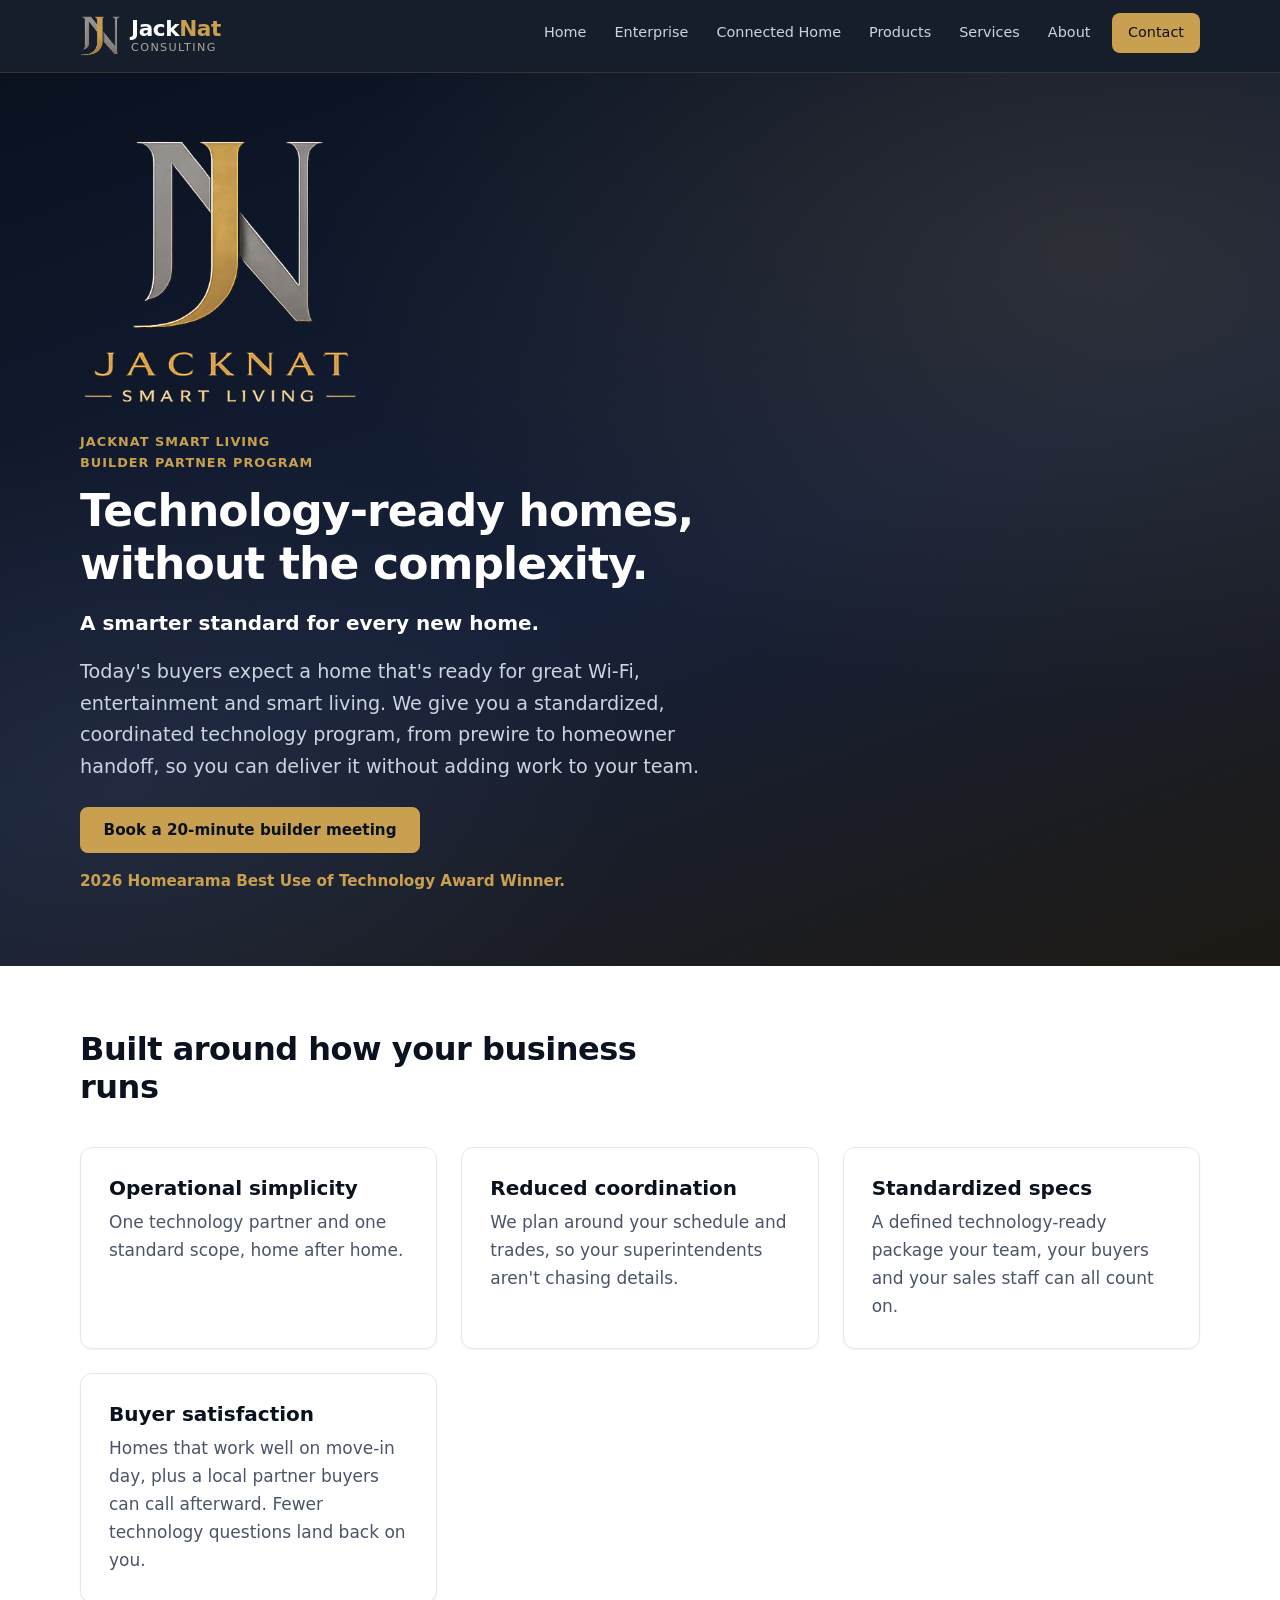
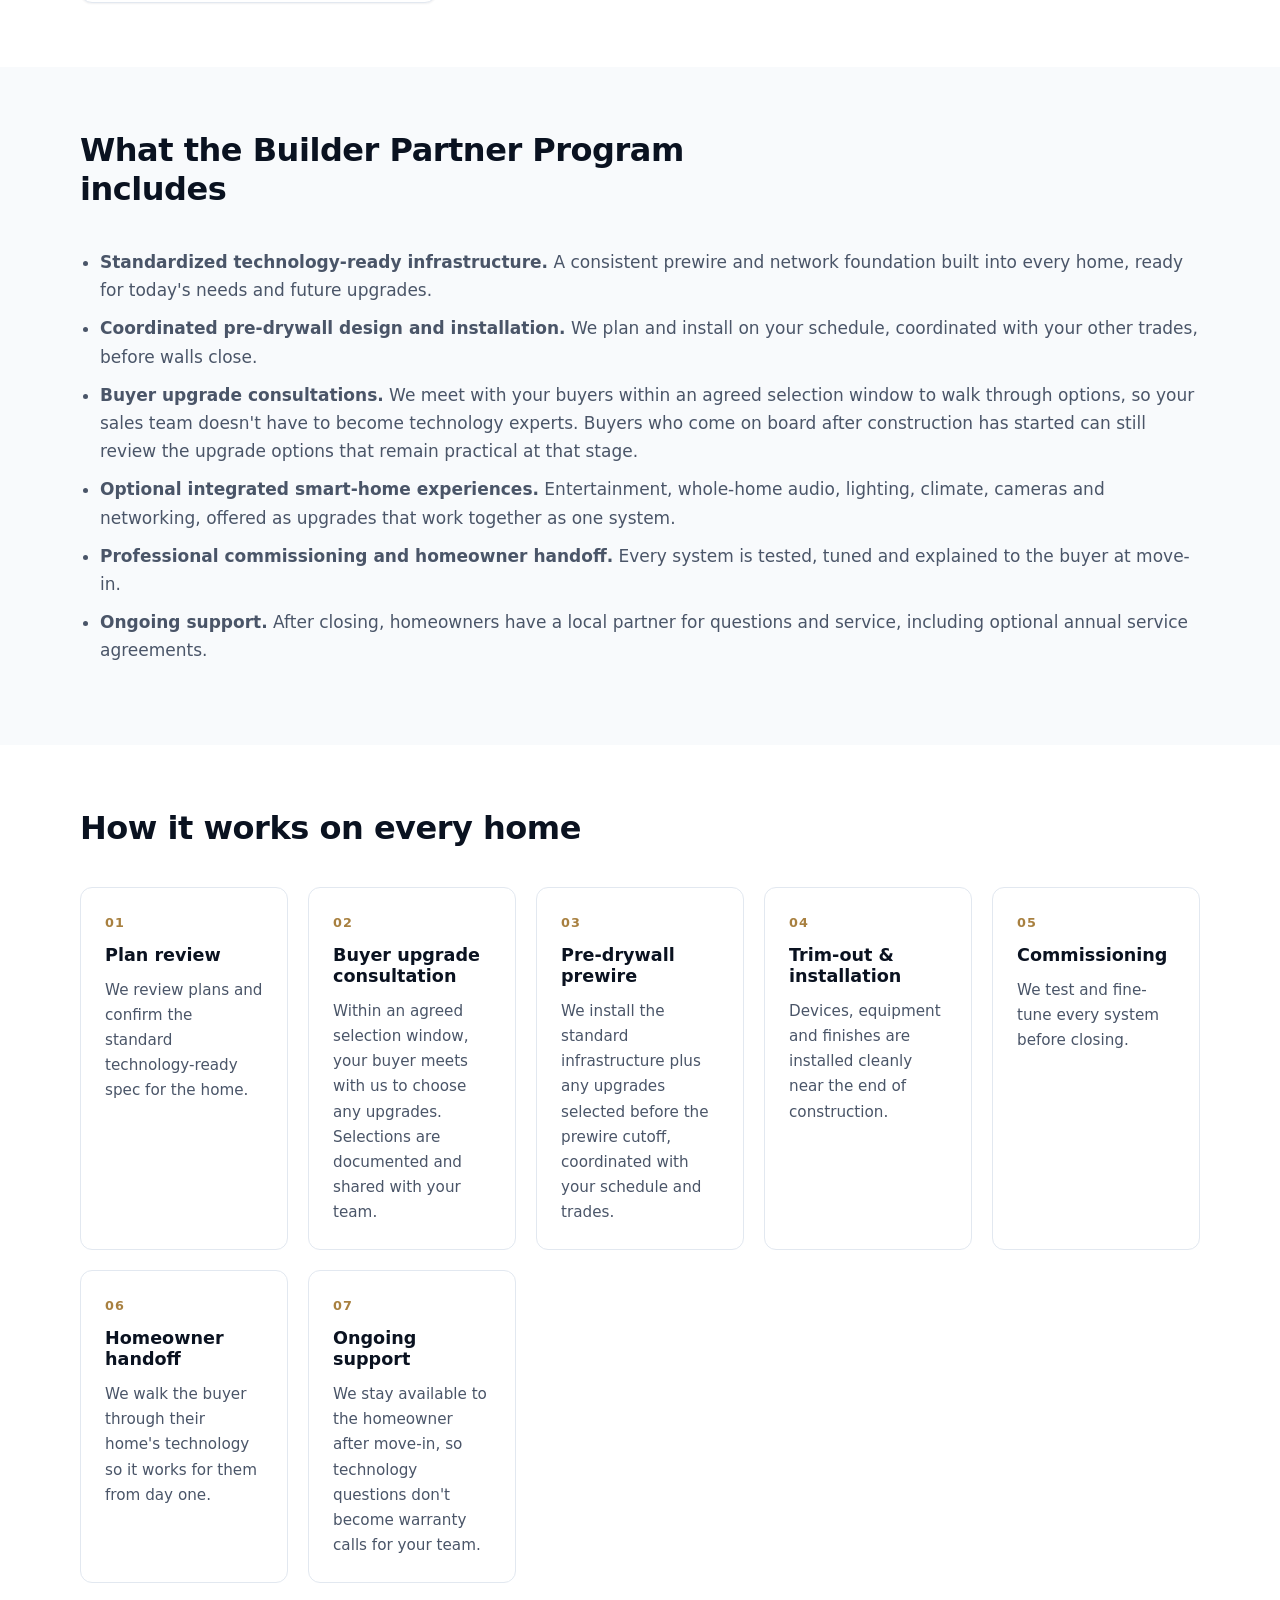
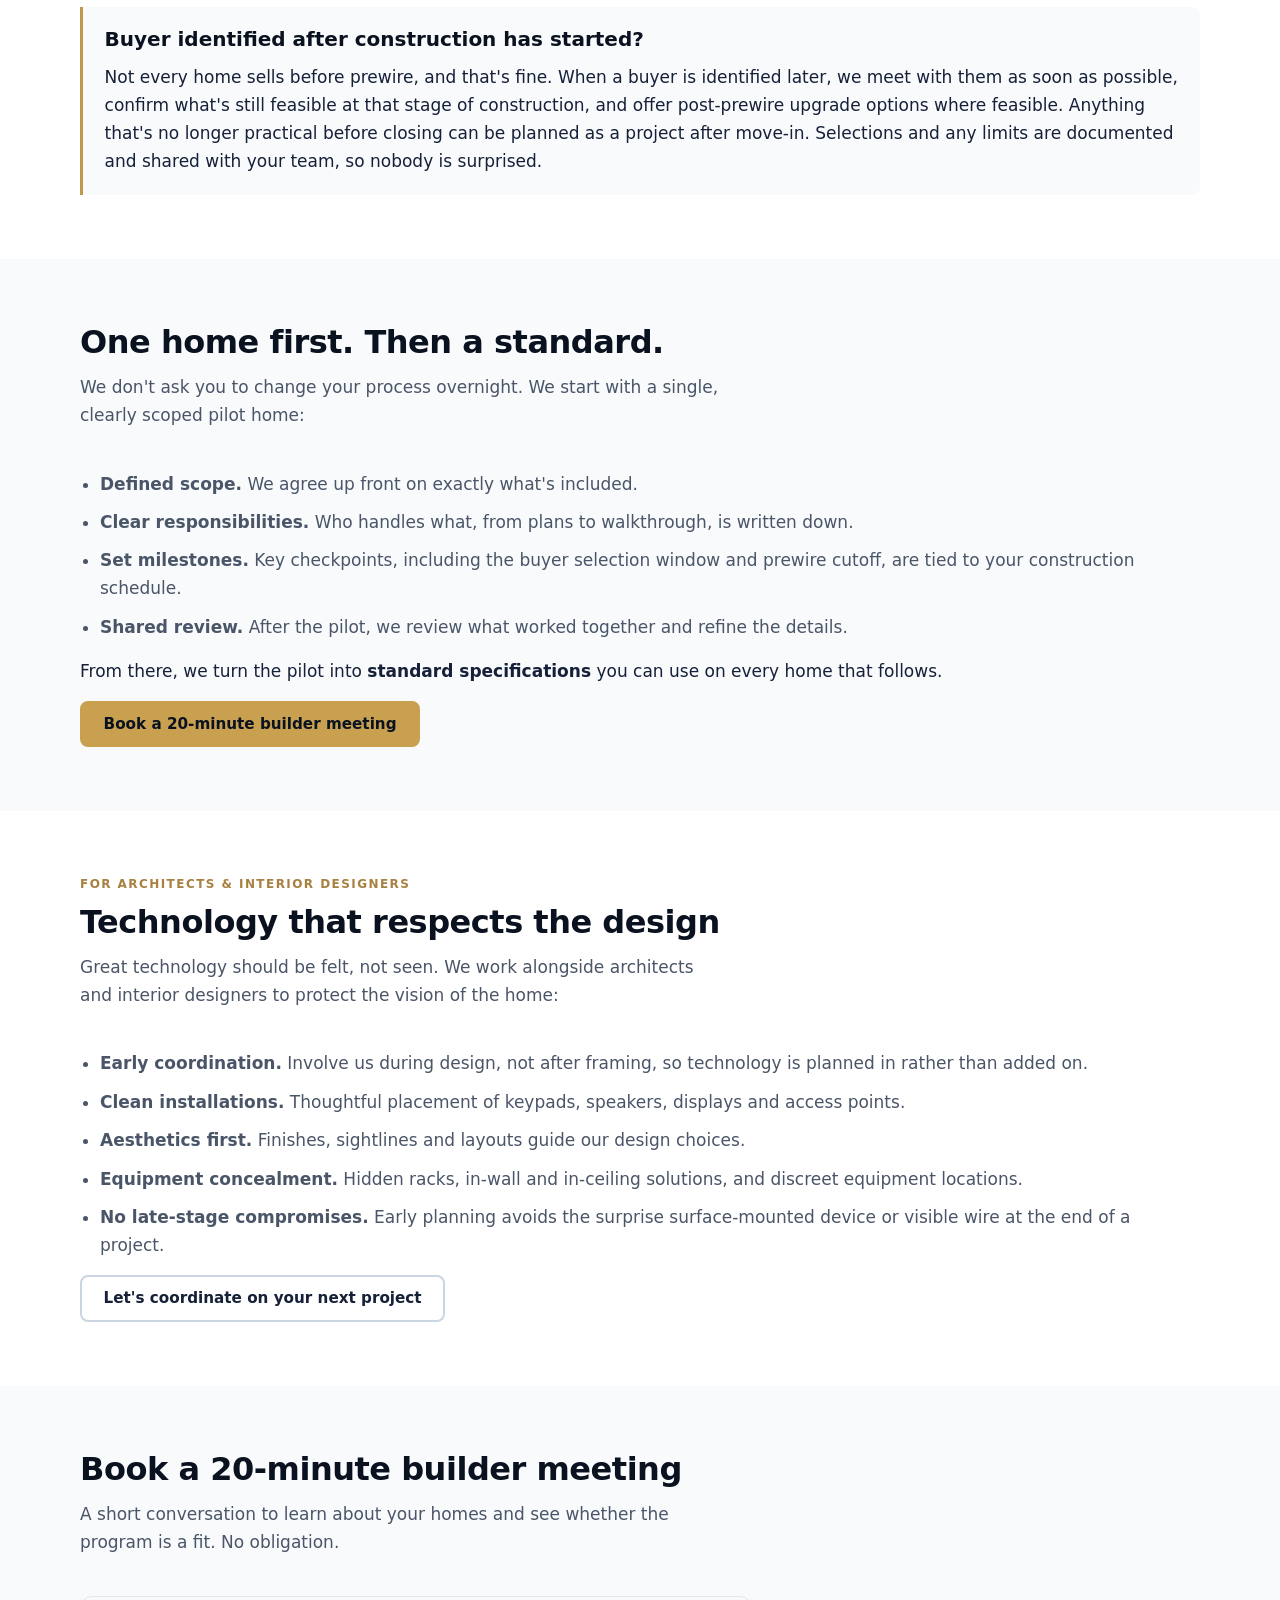
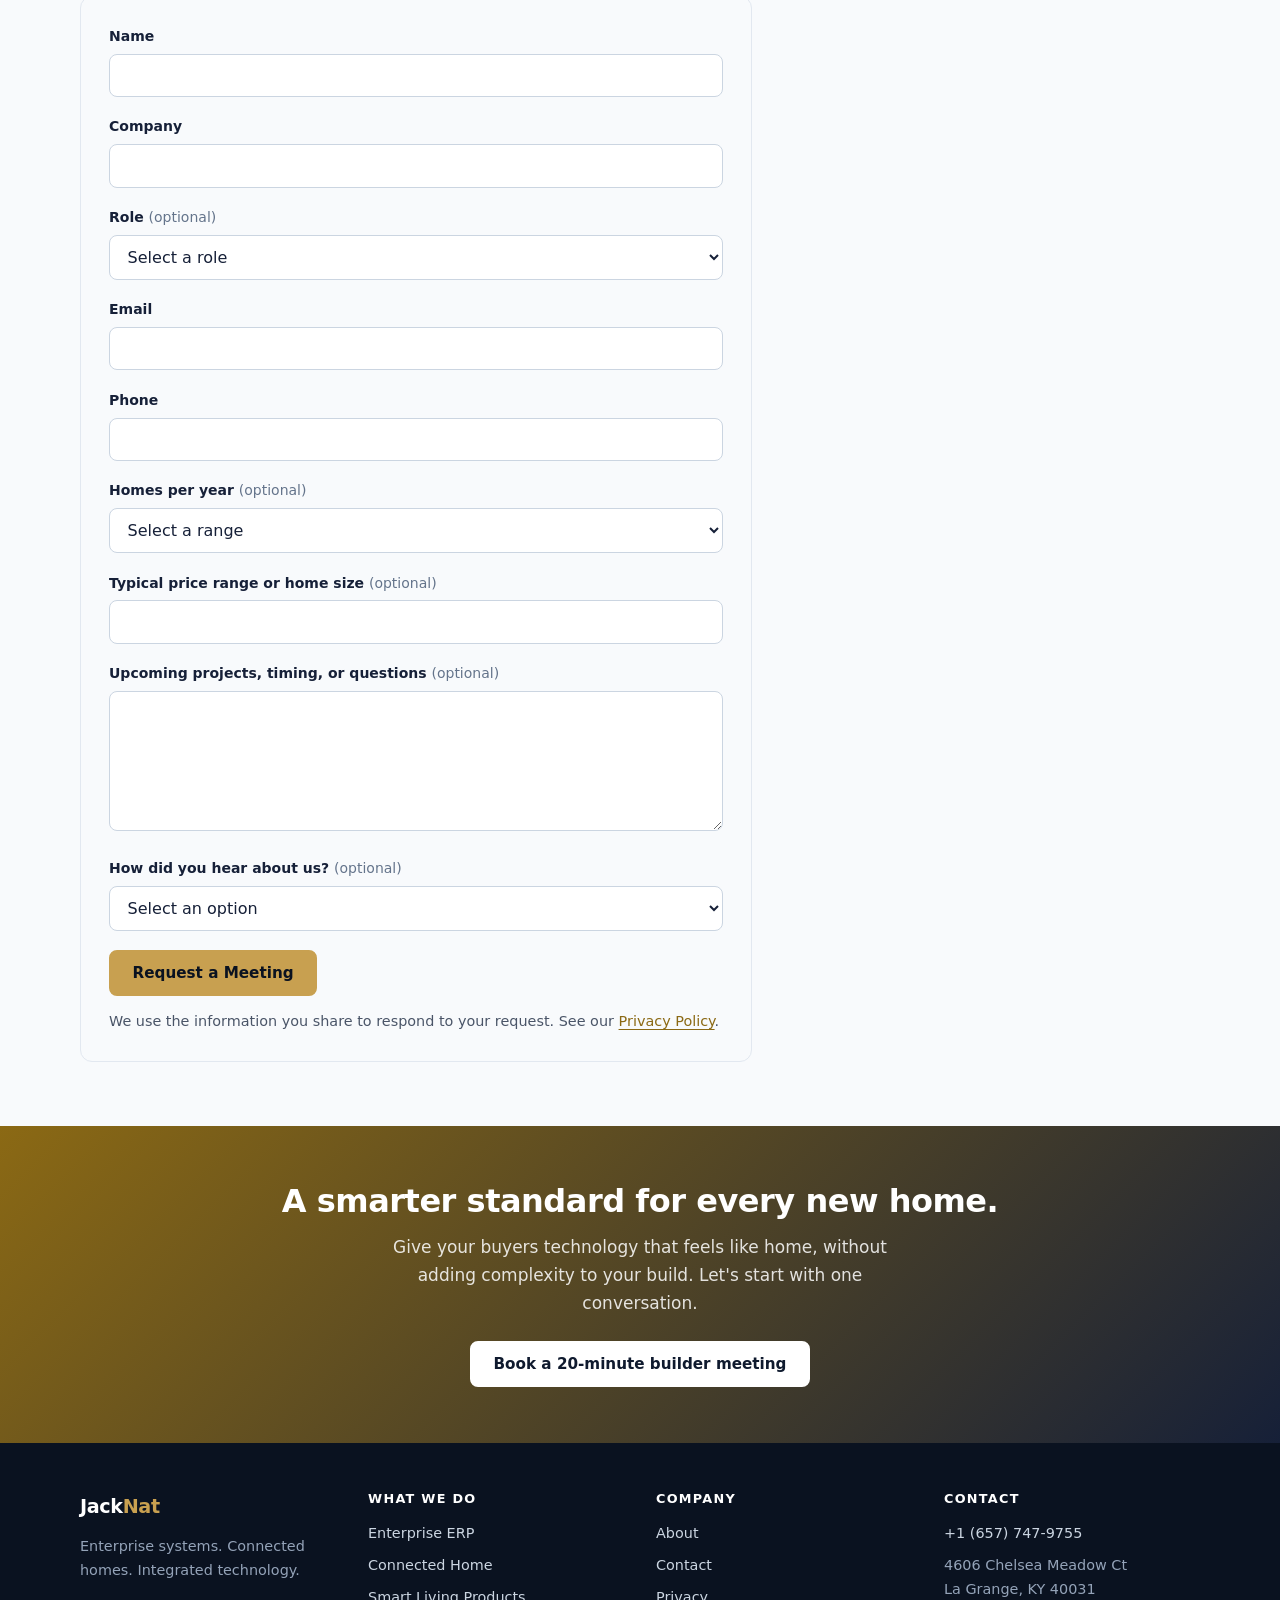
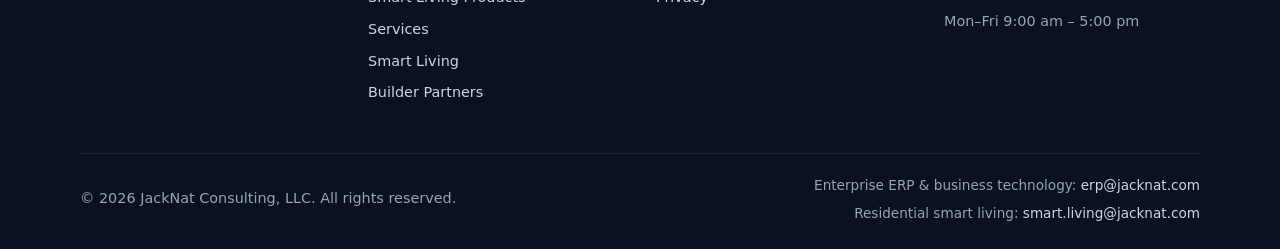
==== builder-partners/index.html @ 56f68249 "Add homeowner and builder landing pages for the Google Ads campaign. Publish /smart-living and /buil" ====
<!DOCTYPE html>
<html lang="en">
<head>
  <meta charset="utf-8">
  <meta name="viewport" content="width=device-width, initial-scale=1">
  <title>Builder Partner Program | JackNat Smart Living</title>
  <meta name="description" content="Technology-ready homes without the complexity. Standard prewire specs, coordinated installs and buyer upgrade consults for Louisville-area builders.">
  <link rel="icon" href="/images/favicon.png">
  <link rel="stylesheet" href="/css/styles.css">
</head>
<body>
  <a class="skip-link" href="#main">Skip to content</a>
  <header class="site-header">
    <div class="container header-inner">
      <a class="logo" href="/">
        <img class="logo-icon" src="/images/logo-mark-gold.png" alt="" width="40" height="40">
        <span class="logo-text">
          <span class="logo-mark">Jack<span>Nat</span></span>
          <span class="logo-sub">Consulting</span>
        </span>
      </a>
      <button class="nav-toggle" type="button" aria-expanded="false" aria-controls="site-nav">Menu</button>
      <nav class="site-nav" id="site-nav" aria-label="Primary">
        <ul>
          <li><a href="/">Home</a></li>
          <li><a href="/enterprise.html">Enterprise</a></li>
          <li><a href="/connected-home.html">Connected Home</a></li>
          <li><a href="/connected-home-products.html">Products</a></li>
          <li><a href="/services.html">Services</a></li>
          <li><a href="/about.html">About</a></li>
          <li><a class="nav-cta" href="/contact.html">Contact</a></li>
        </ul>
      </nav>
    </div>
  </header>

  <main id="main">
    <section class="hero landing-hero">
      <div class="container">
        <img class="sl-logo sl-logo-hero" src="/images/logo-smart-living-gold.png" alt="JackNat Smart Living">
        <p class="hero-program">JackNat Smart Living<br>Builder Partner Program</p>
        <h1>Technology-ready homes, without the complexity.</h1>
        <p class="hero-tagline">A smarter standard for every new home.</p>
        <p class="lede">Today's buyers expect a home that's ready for great Wi-Fi, entertainment and smart living. We give you a standardized, coordinated technology program, from prewire to homeowner handoff, so you can deliver it without adding work to your team.</p>
        <div class="btn-group">
          <a class="btn btn-primary" href="#meeting">Book a 20-minute builder meeting</a>
        </div>
        <p class="hero-award">2026 Homearama Best Use of Technology Award Winner.</p>
      </div>
    </section>

    <section class="section" aria-labelledby="why-heading">
      <div class="container">
        <div class="section-header">
          <h2 id="why-heading">Built around how your business runs</h2>
        </div>
        <div class="card-grid">
          <article class="card">
            <h3>Operational simplicity</h3>
            <p>One technology partner and one standard scope, home after home.</p>
          </article>
          <article class="card">
            <h3>Reduced coordination</h3>
            <p>We plan around your schedule and trades, so your superintendents aren't chasing details.</p>
          </article>
          <article class="card">
            <h3>Standardized specs</h3>
            <p>A defined technology-ready package your team, your buyers and your sales staff can all count on.</p>
          </article>
          <article class="card">
            <h3>Buyer satisfaction</h3>
            <p>Homes that work well on move-in day, plus a local partner buyers can call afterward. Fewer technology questions land back on you.</p>
          </article>
        </div>
      </div>
    </section>

    <section class="section section-alt" aria-labelledby="includes-heading">
      <div class="container">
        <div class="section-header">
          <h2 id="includes-heading">What the Builder Partner Program includes</h2>
        </div>
        <ul class="bullet-list">
          <li><strong>Standardized technology-ready infrastructure.</strong> A consistent prewire and network foundation built into every home, ready for today's needs and future upgrades.</li>
          <li><strong>Coordinated pre-drywall design and installation.</strong> We plan and install on your schedule, coordinated with your other trades, before walls close.</li>
          <li><strong>Buyer upgrade consultations.</strong> We meet with your buyers within an agreed selection window to walk through options, so your sales team doesn't have to become technology experts. Buyers who come on board after construction has started can still review the upgrade options that remain practical at that stage.</li>
          <li><strong>Optional integrated smart-home experiences.</strong> Entertainment, whole-home audio, lighting, climate, cameras and networking, offered as upgrades that work together as one system.</li>
          <li><strong>Professional commissioning and homeowner handoff.</strong> Every system is tested, tuned and explained to the buyer at move-in.</li>
          <li><strong>Ongoing support.</strong> After closing, homeowners have a local partner for questions and service, including optional annual service agreements.</li>
        </ul>
      </div>
    </section>

    <section class="section" aria-labelledby="workflow-heading">
      <div class="container">
        <div class="section-header">
          <h2 id="workflow-heading">How it works on every home</h2>
        </div>
        <div class="process-grid">
          <div class="process-step">
            <h3>Plan review</h3>
            <p>We review plans and confirm the standard technology-ready spec for the home.</p>
          </div>
          <div class="process-step">
            <h3>Buyer upgrade consultation</h3>
            <p>Within an agreed selection window, your buyer meets with us to choose any upgrades. Selections are documented and shared with your team.</p>
          </div>
          <div class="process-step">
            <h3>Pre-drywall prewire</h3>
            <p>We install the standard infrastructure plus any upgrades selected before the prewire cutoff, coordinated with your schedule and trades.</p>
          </div>
          <div class="process-step">
            <h3>Trim-out &amp; installation</h3>
            <p>Devices, equipment and finishes are installed cleanly near the end of construction.</p>
          </div>
          <div class="process-step">
            <h3>Commissioning</h3>
            <p>We test and fine-tune every system before closing.</p>
          </div>
          <div class="process-step">
            <h3>Homeowner handoff</h3>
            <p>We walk the buyer through their home's technology so it works for them from day one.</p>
          </div>
          <div class="process-step">
            <h3>Ongoing support</h3>
            <p>We stay available to the homeowner after move-in, so technology questions don't become warranty calls for your team.</p>
          </div>
        </div>
        <div class="callout">
          <h3>Buyer identified after construction has started?</h3>
          <p>Not every home sells before prewire, and that's fine. When a buyer is identified later, we meet with them as soon as possible, confirm what's still feasible at that stage of construction, and offer post-prewire upgrade options where feasible. Anything that's no longer practical before closing can be planned as a project after move-in. Selections and any limits are documented and shared with your team, so nobody is surprised.</p>
        </div>
      </div>
    </section>

    <section class="section section-alt" aria-labelledby="pilot-heading">
      <div class="container">
        <div class="section-header">
          <h2 id="pilot-heading">One home first. Then a standard.</h2>
          <p>We don't ask you to change your process overnight. We start with a single, clearly scoped pilot home:</p>
        </div>
        <ul class="bullet-list">
          <li><strong>Defined scope.</strong> We agree up front on exactly what's included.</li>
          <li><strong>Clear responsibilities.</strong> Who handles what, from plans to walkthrough, is written down.</li>
          <li><strong>Set milestones.</strong> Key checkpoints, including the buyer selection window and prewire cutoff, are tied to your construction schedule.</li>
          <li><strong>Shared review.</strong> After the pilot, we review what worked together and refine the details.</li>
        </ul>
        <p>From there, we turn the pilot into <strong>standard specifications</strong> you can use on every home that follows.</p>
        <a class="btn btn-primary" href="#meeting">Book a 20-minute builder meeting</a>
      </div>
    </section>

    <section class="section" aria-labelledby="design-heading">
      <div class="container">
        <div class="section-header">
          <span class="eyebrow">For architects &amp; interior designers</span>
          <h2 id="design-heading">Technology that respects the design</h2>
          <p>Great technology should be felt, not seen. We work alongside architects and interior designers to protect the vision of the home:</p>
        </div>
        <ul class="bullet-list">
          <li><strong>Early coordination.</strong> Involve us during design, not after framing, so technology is planned in rather than added on.</li>
          <li><strong>Clean installations.</strong> Thoughtful placement of keypads, speakers, displays and access points.</li>
          <li><strong>Aesthetics first.</strong> Finishes, sightlines and layouts guide our design choices.</li>
          <li><strong>Equipment concealment.</strong> Hidden racks, in-wall and in-ceiling solutions, and discreet equipment locations.</li>
          <li><strong>No late-stage compromises.</strong> Early planning avoids the surprise surface-mounted device or visible wire at the end of a project.</li>
        </ul>
        <a class="btn btn-outline" href="#meeting">Let's coordinate on your next project</a>
      </div>
    </section>

    <section id="meeting" class="section section-alt anchor-target" aria-labelledby="form-heading">
      <div class="container">
        <div class="section-header">
          <h2 id="form-heading">Book a 20-minute builder meeting</h2>
          <p>A short conversation to learn about your homes and see whether the program is a fit. No obligation.</p>
        </div>
        <div class="contact-form landing-form">
          <form
            id="builder-meeting-form"
            name="builder-meeting"
            method="POST"
            action="/builder-partners/thank-you/"
            data-netlify="true"
            netlify
            netlify-honeypot="bot-field"
            data-conversion-form="builder-meeting"
          >
            <input type="hidden" name="form-name" value="builder-meeting">
            <input type="hidden" name="subject" value="Builder partner meeting request (%{formName}, %{submissionId})">
            <p class="form-honeypot" aria-hidden="true">
              <label>Leave this field blank <input type="text" name="bot-field" tabindex="-1" autocomplete="off"></label>
            </p>
            <input type="hidden" name="utm_source" value="">
            <input type="hidden" name="utm_medium" value="">
            <input type="hidden" name="utm_campaign" value="">
            <input type="hidden" name="utm_term" value="">
            <input type="hidden" name="utm_content" value="">
            <input type="hidden" name="gclid" value="">
            <input type="hidden" name="landing_page" value="">

            <div class="form-row">
              <label for="bl-name">Name</label>
              <input type="text" id="bl-name" name="name" autocomplete="name" required>
            </div>
            <div class="form-row">
              <label for="bl-company">Company</label>
              <input type="text" id="bl-company" name="company" autocomplete="organization" required>
            </div>
            <div class="form-row">
              <label for="bl-role">Role <span class="optional">(optional)</span></label>
              <select id="bl-role" name="role">
                <option value="">Select a role</option>
                <option>Builder / Owner</option>
                <option>Remodeler</option>
                <option>Architect</option>
                <option>Interior Designer</option>
                <option>Project / Construction Manager</option>
                <option>Sales</option>
                <option>Other</option>
              </select>
            </div>
            <div class="form-row">
              <label for="bl-email">Email</label>
              <input type="email" id="bl-email" name="email" autocomplete="email" required>
            </div>
            <div class="form-row">
              <label for="bl-phone">Phone</label>
              <input type="tel" id="bl-phone" name="phone" autocomplete="tel" required>
            </div>
            <div class="form-row">
              <label for="bl-volume">Homes per year <span class="optional">(optional)</span></label>
              <select id="bl-volume" name="homes_per_year">
                <option value="">Select a range</option>
                <option>1–5</option>
                <option>6–15</option>
                <option>16–30</option>
                <option>30+</option>
                <option>Varies / remodel projects</option>
              </select>
            </div>
            <div class="form-row">
              <label for="bl-size">Typical price range or home size <span class="optional">(optional)</span></label>
              <input type="text" id="bl-size" name="price_range_or_home_size">
            </div>
            <div class="form-row">
              <label for="bl-notes">Upcoming projects, timing, or questions <span class="optional">(optional)</span></label>
              <textarea id="bl-notes" name="notes"></textarea>
            </div>
            <div class="form-row">
              <label for="bl-hear">How did you hear about us? <span class="optional">(optional)</span></label>
              <select id="bl-hear" name="hear_about">
                <option value="">Select an option</option>
                <option>Google search</option>
                <option>Online ad</option>
                <option>LinkedIn</option>
                <option>Referral from another builder or trade partner</option>
                <option>Homearama</option>
                <option>Industry event or association</option>
                <option>JackNat reached out to me</option>
                <option>Other</option>
              </select>
            </div>
            <button class="btn btn-primary" type="submit">Request a Meeting</button>
            <p class="privacy-note">We use the information you share to respond to your request. See our <a href="/privacy/">Privacy Policy</a>.</p>
          </form>
        </div>
      </div>
    </section>

    <section class="cta-band">
      <div class="container">
        <h2>A smarter standard for every new home.</h2>
        <p>Give your buyers technology that feels like home, without adding complexity to your build. Let's start with one conversation.</p>
        <a class="btn btn-primary" href="#meeting">Book a 20-minute builder meeting</a>
      </div>
    </section>
  </main>

  <footer class="site-footer">
    <div class="container">
      <div class="footer-grid">
        <div class="footer-brand">
          <div class="logo-mark">Jack<span style="color:var(--gold-400)">Nat</span></div>
          <p>Enterprise systems. Connected homes. Integrated technology.</p>
        </div>
        <div>
          <h3>What we do</h3>
          <ul>
            <li><a href="/enterprise.html">Enterprise ERP</a></li>
            <li><a href="/connected-home.html">Connected Home</a></li>
            <li><a href="/connected-home-products.html">Smart Living Products</a></li>
            <li><a href="/services.html">Services</a></li>
            <li><a href="/smart-living/">Smart Living</a></li>
            <li><a href="/builder-partners/">Builder Partners</a></li>
          </ul>
        </div>
        <div>
          <h3>Company</h3>
          <ul>
            <li><a href="/about.html">About</a></li>
            <li><a href="/contact.html">Contact</a></li>
            <li><a href="/privacy/">Privacy</a></li>
          </ul>
        </div>
        <div>
          <h3>Contact</h3>
          <ul>
            <li><a href="tel:+16577479755">+1 (657) 747-9755</a></li>
            <li>4606 Chelsea Meadow Ct<br>La Grange, KY 40031</li>
            <li>Mon–Fri 9:00 am – 5:00 pm</li>
          </ul>
        </div>
      </div>
      <div class="footer-bottom">
        <p>&copy; 2026 JackNat Consulting, LLC. All rights reserved.</p>
        <p class="footer-emails">
          <span>Enterprise ERP &amp; business technology: <a href="mailto:erp@jacknat.com">erp@jacknat.com</a></span>
          <span>Residential smart living: <a href="mailto:smart.living@jacknat.com">smart.living@jacknat.com</a></span>
        </p>
      </div>
    </div>
  </footer>
  <script src="/js/ads-config.js"></script>
  <script src="/js/campaign.js"></script>
  <script src="/js/main.js"></script>
</body>
</html>
---- css/styles.css ----
/* JackNat Consulting — shared styles */
:root {
  --navy-950: #0a1220;
  --navy-900: #0f1a2e;
  --navy-800: #162038;
  --navy-700: #1e2d4a;
  --charcoal: #1a1f2b;
  --slate-600: #4a5568;
  --slate-500: #64748b;
  --slate-400: #94a3b8;
  --slate-300: #cbd5e1;
  --slate-200: #e2e8f0;
  --slate-100: #f1f5f9;
  --white: #ffffff;
  --off-white: #f8fafc;
  /* Logo-sampled gold / silver accent system */
  --gold-400: #c8a050;
  --gold-500: #c09848;
  --gold-600: #a88040;
  --gold-700: #8b6914;
  --gold-glow: rgba(200, 160, 80, 0.18);
  --silver-400: #a8a8a0;
  --silver-500: #909088;
  --silver-600: #888880;
  --accent: var(--gold-400);
  --accent-deep: var(--gold-700);
  --accent-glow: var(--gold-glow);
  --font-sans: "Segoe UI", system-ui, -apple-system, BlinkMacSystemFont, "Helvetica Neue", Arial, sans-serif;
  --font-display: "Segoe UI", system-ui, -apple-system, BlinkMacSystemFont, "Helvetica Neue", Arial, sans-serif;
  --radius: 8px;
  --radius-lg: 12px;
  --shadow-sm: 0 1px 2px rgba(10, 18, 32, 0.06);
  --shadow: 0 4px 16px rgba(10, 18, 32, 0.08);
  --shadow-lg: 0 12px 40px rgba(10, 18, 32, 0.12);
  --max: 1120px;
  --header-h: 72px;
  --ease: cubic-bezier(0.4, 0, 0.2, 1);
}

*, *::before, *::after { box-sizing: border-box; }
html { scroll-behavior: smooth; }
body {
  margin: 0;
  font-family: var(--font-sans);
  font-size: 1.0625rem;
  line-height: 1.65;
  color: var(--navy-800);
  background: var(--white);
  -webkit-font-smoothing: antialiased;
}
img, svg { max-width: 100%; height: auto; display: block; }
a { color: var(--gold-700); text-decoration-thickness: 1px; text-underline-offset: 3px; }
a:hover { color: var(--gold-600); }
a:focus-visible, button:focus-visible, input:focus-visible, textarea:focus-visible, select:focus-visible {
  outline: 2px solid var(--gold-500);
  outline-offset: 2px;
}
h1, h2, h3, h4 {
  font-family: var(--font-display);
  line-height: 1.2;
  color: var(--navy-950);
  margin: 0 0 0.75rem;
  font-weight: 700;
}
h1 { font-size: clamp(2rem, 4vw, 2.75rem); letter-spacing: -0.02em; }
h2 { font-size: clamp(1.5rem, 3vw, 2rem); letter-spacing: -0.015em; }
h3 { font-size: 1.25rem; }
p { margin: 0 0 1rem; }
ul, ol { margin: 0 0 1rem; padding-left: 1.25rem; }
li { margin-bottom: 0.35rem; }
.container { width: min(100% - 2rem, var(--max)); margin-inline: auto; }
.sr-only {
  position: absolute; width: 1px; height: 1px; padding: 0; margin: -1px;
  overflow: hidden; clip: rect(0,0,0,0); white-space: nowrap; border: 0;
}
.skip-link {
  position: absolute; left: 1rem; top: -100%;
  background: var(--gold-400); color: var(--navy-950);
  padding: 0.5rem 1rem; border-radius: var(--radius); z-index: 1000; font-weight: 600;
}
.skip-link:focus { top: 1rem; }

/* Header */
.site-header {
  position: sticky; top: 0; z-index: 100;
  background: rgba(10, 18, 32, 0.95);
  backdrop-filter: blur(12px);
  border-bottom: 1px solid rgba(200, 160, 80, 0.18);
}
.header-inner {
  display: flex; align-items: center; justify-content: space-between;
  min-height: var(--header-h); gap: 1rem;
}
.logo {
  display: flex; flex-direction: row; align-items: center; gap: 0.65rem;
  text-decoration: none; color: var(--white);
  line-height: 1.15; flex-shrink: 0;
}
.logo:hover { color: var(--white); }
.logo-icon {
  height: 40px; width: auto; display: block; flex-shrink: 0;
}
.logo-text {
  display: flex; flex-direction: column;
}
.logo-mark {
  font-size: 1.35rem; font-weight: 700; letter-spacing: -0.02em;
}
.logo-mark span { color: var(--gold-400); }
.logo-sub {
  font-size: 0.7rem; font-weight: 500; letter-spacing: 0.12em;
  text-transform: uppercase; color: var(--silver-400);
}
/* Path brand marks (enterprise + smart living) */
.sl-logo {
  display: block; height: auto; max-width: 100%;
}
.sl-logo-hero {
  width: min(280px, 70vw); margin: 0 0 1.5rem;
}
.sl-logo-card {
  width: 140px; margin: 0 0 1rem;
}
.sl-logo-inline {
  height: 28px; width: auto; vertical-align: middle; margin-right: 0.4rem;
}
.contact-sl-row {
  display: flex; align-items: flex-start; gap: 0.5rem;
}
.contact-sl-row img { flex-shrink: 0; margin-top: 0.15rem; }
.nav-toggle {
  display: none; background: transparent; border: 1px solid var(--slate-500);
  color: var(--white); padding: 0.4rem 0.65rem; border-radius: var(--radius);
  cursor: pointer; font-size: 0.875rem;
}
.nav-toggle[aria-expanded="true"] { border-color: var(--gold-400); color: var(--gold-400); }
.site-nav ul {
  display: flex; flex-wrap: wrap; gap: 0.15rem 0.25rem;
  list-style: none; margin: 0; padding: 0; align-items: center;
}
.site-nav a {
  display: block; padding: 0.5rem 0.75rem; color: var(--slate-300);
  text-decoration: none; font-size: 0.9rem; font-weight: 500;
  border-radius: var(--radius); transition: color 0.15s var(--ease), background 0.15s var(--ease);
}
.site-nav a:hover, .site-nav a[aria-current="page"] {
  color: var(--white); background: rgba(255,255,255,0.06);
}
.site-nav a[aria-current="page"] { color: var(--gold-400); }
.site-nav .nav-cta {
  background: var(--gold-400); color: var(--navy-950) !important;
  margin-left: 0.35rem; padding: 0.5rem 1rem;
}
.site-nav .nav-cta:hover { background: var(--gold-500); color: var(--navy-950) !important; }

@media (max-width: 980px) {
  .nav-toggle { display: block; }
  .site-nav {
    display: none; position: absolute; left: 0; right: 0; top: 100%;
    background: var(--navy-900); border-bottom: 1px solid rgba(200, 160, 80, 0.18);
    padding: 0.75rem 1rem 1.25rem;
  }
  .site-nav.is-open { display: block; }
  .site-nav ul { flex-direction: column; align-items: stretch; }
  .site-nav .nav-cta { margin-left: 0; text-align: center; margin-top: 0.5rem; }
}

/* Buttons */
.btn {
  display: inline-flex; align-items: center; justify-content: center; gap: 0.4rem;
  padding: 0.75rem 1.35rem; font-size: 0.95rem; font-weight: 600;
  border-radius: var(--radius); border: 2px solid transparent;
  text-decoration: none; cursor: pointer; transition: background 0.15s, color 0.15s, border-color 0.15s;
  font-family: inherit; line-height: 1.2;
}
.btn-primary {
  background: var(--gold-400); color: var(--navy-950); border-color: var(--gold-400);
}
.btn-primary:hover { background: var(--gold-500); border-color: var(--gold-500); color: var(--navy-950); }
.btn-secondary {
  background: transparent; color: var(--white); border-color: rgba(255,255,255,0.35);
}
.btn-secondary:hover { border-color: var(--gold-400); color: var(--gold-400); }
.btn-outline {
  background: transparent; color: var(--navy-800); border-color: var(--slate-300);
}
.btn-outline:hover { border-color: var(--gold-600); color: var(--gold-700); }
.btn-group { display: flex; flex-wrap: wrap; gap: 0.75rem; margin-top: 1.5rem; }

/* Hero */
.hero {
  background: linear-gradient(160deg, var(--navy-950) 0%, var(--navy-800) 55%, #1e1a14 100%);
  color: var(--slate-200); padding: 4rem 0 4.5rem; position: relative; overflow: hidden;
}
.hero::after {
  content: ""; position: absolute; inset: 0;
  background:
    radial-gradient(ellipse 60% 50% at 85% 20%, rgba(200,160,80,0.14), transparent),
    radial-gradient(ellipse 40% 40% at 10% 80%, rgba(168,168,160,0.08), transparent);
  pointer-events: none;
}
.hero .container { position: relative; z-index: 1; }
.hero-eyebrow {
  display: inline-block; font-size: 0.8rem; font-weight: 600; letter-spacing: 0.1em;
  text-transform: uppercase; color: var(--gold-400); margin-bottom: 1rem;
}
.hero h1 { color: var(--white); margin-bottom: 1rem; max-width: 18ch; }
.hero .lede {
  font-size: 1.2rem; color: var(--slate-300); max-width: 38rem; margin-bottom: 0;
}
.hero-grid {
  display: grid; gap: 2.5rem;
}
@media (min-width: 900px) {
  .hero-grid { grid-template-columns: 1.2fr 1fr; align-items: center; }
}

/* Page hero (inner pages) */
.page-hero {
  background: var(--navy-900); color: var(--slate-200);
  padding: 3rem 0 2.75rem; border-bottom: 3px solid var(--gold-600);
}
.page-hero h1 { color: var(--white); }
.page-hero .lede { color: var(--slate-300); max-width: 40rem; margin: 0; font-size: 1.1rem; }

/* Sections */
.section { padding: 4rem 0; }
.section-alt { background: var(--off-white); }
.section-dark {
  background: var(--navy-900); color: var(--slate-300);
}
.section-dark h2, .section-dark h3 { color: var(--white); }
.section-header { max-width: 40rem; margin-bottom: 2.5rem; }
.section-header p { color: var(--slate-600); }
.section-dark .section-header p { color: var(--slate-400); }
.eyebrow {
  display: block; font-size: 0.75rem; font-weight: 700; letter-spacing: 0.12em;
  text-transform: uppercase; color: var(--gold-600); margin-bottom: 0.5rem;
}
.section-dark .eyebrow { color: var(--gold-400); }

/* Cards */
.card-grid {
  display: grid; gap: 1.5rem;
  grid-template-columns: repeat(auto-fit, minmax(280px, 1fr));
}
.card {
  background: var(--white); border: 1px solid var(--slate-200);
  border-radius: var(--radius-lg); padding: 1.75rem;
  box-shadow: var(--shadow-sm); transition: box-shadow 0.2s, border-color 0.2s;
}
.card:hover { box-shadow: var(--shadow); border-color: var(--slate-300); }
.card-icon {
  width: 48px; height: 48px; border-radius: var(--radius);
  background: var(--accent-glow); color: var(--gold-600);
  display: flex; align-items: center; justify-content: center; margin-bottom: 1rem;
}
.card h3 { margin-bottom: 0.5rem; }
.card p:last-child { margin-bottom: 0; color: var(--slate-600); }
.card a.card-link {
  display: inline-flex; align-items: center; gap: 0.35rem;
  margin-top: 1rem; font-weight: 600; text-decoration: none; color: var(--gold-700);
}
.card a.card-link:hover { color: var(--gold-600); }
.card-accent {
  border-top: 3px solid var(--gold-500);
}

/* Business / home path cards on home */
.path-card {
  background: var(--white); border-radius: var(--radius-lg);
  border: 1px solid var(--slate-200); overflow: hidden;
  display: flex; flex-direction: column; box-shadow: var(--shadow-sm);
}
.path-card-top {
  background: var(--navy-900); color: var(--slate-300); padding: 1.75rem;
}
.path-card-top h3 { color: var(--white); }
.path-card-top .eyebrow { color: var(--gold-400); }
.path-card-brand {
  display: flex; align-items: center; justify-content: space-between;
  gap: 1rem 1.25rem; margin-bottom: 1.25rem; min-height: 5.5rem;
}
.path-card-brand .sl-logo-card {
  margin: 0; flex-shrink: 0; width: min(140px, 42%);
}
.path-choice-label {
  margin: 0; flex: 1; min-width: 0;
  display: flex; align-items: center; justify-content: center;
  text-align: center;
  font-family: var(--font-display);
  font-size: clamp(1.65rem, 4.5vw, 2.15rem);
  font-weight: 700; line-height: 1.1;
  letter-spacing: 0.08em; text-transform: uppercase;
  color: var(--gold-400);
}
.path-card-body { padding: 1.75rem; flex: 1; display: flex; flex-direction: column; }
.path-card-body ul { flex: 1; color: var(--slate-600); }
.path-card-body .btn { margin-top: 1.25rem; align-self: flex-start; }

@media (max-width: 420px) {
  .path-card-brand {
    flex-direction: column; align-items: flex-start; min-height: 0; gap: 0.85rem;
  }
  .path-card-brand .sl-logo-card { width: 120px; }
  .path-choice-label {
    justify-content: flex-start; text-align: left;
    font-size: clamp(1.45rem, 8vw, 1.85rem);
  }
}

/* Process steps */
.process-grid {
  display: grid; gap: 1.25rem;
  grid-template-columns: repeat(auto-fit, minmax(200px, 1fr));
  counter-reset: step;
}
.process-step {
  position: relative; padding: 1.5rem; background: var(--white);
  border: 1px solid var(--slate-200); border-radius: var(--radius-lg);
}
.process-step::before {
  counter-increment: step;
  content: "0" counter(step);
  display: block; font-size: 0.8rem; font-weight: 700;
  letter-spacing: 0.08em; color: var(--gold-600); margin-bottom: 0.75rem;
}
.process-step h3 { font-size: 1.1rem; }
.process-step p { margin: 0; font-size: 0.95rem; color: var(--slate-600); }

/* Differentiator list */
.diff-list {
  list-style: none; padding: 0; margin: 0;
  display: grid; gap: 1rem;
}
.diff-list li {
  display: grid; grid-template-columns: auto 1fr; gap: 1rem; align-items: start;
  padding: 1.25rem; background: rgba(255,255,255,0.04);
  border: 1px solid rgba(255,255,255,0.08); border-radius: var(--radius-lg); margin: 0;
}
.diff-list .diff-num {
  font-size: 1.5rem; font-weight: 700; color: var(--gold-400); line-height: 1;
}
.diff-list h3 { color: var(--white); font-size: 1.05rem; margin-bottom: 0.35rem; }
.diff-list p { margin: 0; font-size: 0.95rem; color: var(--slate-400); }

/* Integration levels (Connected Home) */
.levels {
  display: flex; flex-direction: column; gap: 1rem;
}
.level {
  display: grid; gap: 1.25rem; align-items: center;
  background: var(--white); border: 1px solid var(--slate-200);
  border-radius: var(--radius-lg); padding: 1.5rem;
  box-shadow: var(--shadow-sm);
}
@media (min-width: 720px) {
  .level { grid-template-columns: 140px 1fr; padding: 1.75rem 2rem; }
}
.level-badge {
  display: flex; flex-direction: column; align-items: center; justify-content: center;
  text-align: center; padding: 1rem; border-radius: var(--radius);
  background: var(--navy-900); color: var(--white); min-height: 100px;
}
.level-badge .lvl { font-size: 0.7rem; font-weight: 700; letter-spacing: 0.15em; color: var(--gold-400); }
.level-badge .num { font-size: 2rem; font-weight: 700; line-height: 1; margin: 0.25rem 0; }
.level-badge .name { font-size: 0.8rem; color: var(--slate-300); line-height: 1.3; }
.level h3 { margin-bottom: 0.4rem; }
.level p { margin-bottom: 0.75rem; color: var(--slate-600); }
.level ul { margin-bottom: 0; color: var(--slate-600); font-size: 0.95rem; }
.level-1 .level-badge { background: #0f1a2e; }
.level-2 .level-badge { background: #162038; }
.level-3 .level-badge { background: #2a2418; }
.level-4 .level-badge { background: var(--gold-400); color: var(--navy-950); }
.level-4 .level-badge .lvl { color: var(--navy-800); }
.level-4 .level-badge .name { color: var(--navy-800); }

/* SVG diagram wrapper */
.levels-diagram {
  margin-bottom: 2.5rem; background: var(--navy-950);
  border-radius: var(--radius-lg); padding: 1.5rem 1rem;
  overflow-x: auto;
}
.levels-diagram svg { margin: 0 auto; min-width: 560px; }

/* Enterprise ladder */
.enterprise-ladder {
  display: grid; gap: 0.75rem;
  grid-template-columns: repeat(auto-fit, minmax(160px, 1fr));
}
.ladder-step {
  background: var(--navy-800); border-radius: var(--radius); padding: 1.25rem;
  border-left: 3px solid var(--gold-500); text-align: left;
}
.ladder-step .lbl {
  font-size: 0.7rem; font-weight: 700; letter-spacing: 0.1em;
  text-transform: uppercase; color: var(--gold-400); margin-bottom: 0.35rem;
}
.ladder-step h3 { color: var(--white); font-size: 1.05rem; margin-bottom: 0.35rem; }
.ladder-step p { margin: 0; font-size: 0.9rem; color: var(--slate-400); }

/* Service blocks */
.service-block {
  padding: 2rem 0; border-bottom: 1px solid var(--slate-200);
}
.service-block:last-child { border-bottom: 0; }
.service-block h3 { display: flex; align-items: center; gap: 0.75rem; }
.service-block .svc-icon {
  width: 36px; height: 36px; flex-shrink: 0;
  background: var(--accent-glow); color: var(--gold-600);
  border-radius: 6px; display: flex; align-items: center; justify-content: center;
}
.service-meta {
  display: flex; flex-wrap: wrap; gap: 0.5rem; margin: 0.75rem 0 1rem;
}
.tag {
  display: inline-block; font-size: 0.75rem; font-weight: 600;
  padding: 0.25rem 0.6rem; border-radius: 999px;
  background: var(--slate-100); color: var(--slate-600);
}
.tag-gold { background: var(--accent-glow); color: var(--gold-700); }
.disclaimer {
  background: var(--slate-100); border-left: 3px solid var(--slate-500);
  padding: 1rem 1.25rem; border-radius: 0 var(--radius) var(--radius) 0;
  font-size: 0.9rem; color: var(--slate-600); margin: 1.5rem 0 0;
}
.disclaimer strong { color: var(--navy-800); }

/* About */
.about-grid {
  display: grid; gap: 2.5rem;
}
@media (min-width: 800px) {
  .about-grid { grid-template-columns: 1.4fr 1fr; }
}
.stat-stack { display: flex; flex-direction: column; gap: 1rem; }
.stat {
  background: var(--navy-900); color: var(--white);
  padding: 1.5rem; border-radius: var(--radius-lg);
}
.stat .val { font-size: 2rem; font-weight: 700; color: var(--gold-400); line-height: 1; }
.stat .lbl { font-size: 0.95rem; color: var(--slate-300); margin-top: 0.35rem; }

/* Contact */
.contact-grid {
  display: grid; gap: 2.5rem;
}
@media (min-width: 800px) {
  .contact-grid { grid-template-columns: 1fr 1.2fr; }
}
.contact-details {
  list-style: none; padding: 0; margin: 0;
}
.contact-details li {
  margin-bottom: 1.25rem; padding-bottom: 1.25rem;
  border-bottom: 1px solid var(--slate-200);
}
.contact-details li:last-child { border-bottom: 0; margin-bottom: 0; padding-bottom: 0; }
.contact-details .label {
  display: block; font-size: 0.75rem; font-weight: 700;
  letter-spacing: 0.08em; text-transform: uppercase; color: var(--slate-500);
  margin-bottom: 0.25rem;
}
.contact-details a { text-decoration: none; font-weight: 600; color: var(--navy-800); }
.contact-details a:hover { color: var(--gold-700); }
.contact-form {
  background: var(--off-white); border: 1px solid var(--slate-200);
  border-radius: var(--radius-lg); padding: 1.75rem;
}
.form-row { margin-bottom: 1.15rem; }
.form-row label {
  display: block; font-size: 0.875rem; font-weight: 600;
  color: var(--navy-800); margin-bottom: 0.35rem;
}
.form-row input, .form-row textarea, .form-row select {
  width: 100%; padding: 0.7rem 0.85rem; font-size: 1rem; font-family: inherit;
  border: 1px solid var(--slate-300); border-radius: var(--radius);
  background: var(--white); color: var(--navy-800);
}
.form-row textarea { min-height: 140px; resize: vertical; }
.form-hint {
  font-size: 0.85rem; color: var(--slate-500); margin-top: 0.75rem; margin-bottom: 0;
}
.form-note {
  background: #fef9c3; border: 1px solid #fde047; border-radius: var(--radius);
  padding: 0.75rem 1rem; font-size: 0.85rem; color: #713f12; margin-bottom: 1.25rem;
}

/* CTA band */
.cta-band {
  background: linear-gradient(135deg, var(--gold-700), var(--navy-800));
  color: var(--white); padding: 3.5rem 0; text-align: center;
}
.cta-band h2 { color: var(--white); }
.cta-band p { color: rgba(255,255,255,0.85); max-width: 32rem; margin: 0 auto 1.5rem; }
.cta-band .btn-primary { background: var(--white); color: var(--navy-900); border-color: var(--white); }
.cta-band .btn-primary:hover { background: var(--slate-100); color: var(--navy-950); }
.cta-band .btn-secondary { border-color: rgba(255,255,255,0.5); }

/* Footer */
.site-footer {
  background: var(--navy-950); color: var(--slate-400);
  padding: 3rem 0 1.5rem; font-size: 0.9rem;
}
.footer-grid {
  display: grid; gap: 2rem;
  grid-template-columns: repeat(auto-fit, minmax(200px, 1fr));
  margin-bottom: 2.5rem;
}
.site-footer h3 {
  color: var(--white); font-size: 0.8rem; letter-spacing: 0.1em;
  text-transform: uppercase; margin-bottom: 1rem;
}
.site-footer a { color: var(--slate-300); text-decoration: none; }
.site-footer a:hover { color: var(--gold-400); }
.site-footer ul { list-style: none; padding: 0; margin: 0; }
.site-footer li { margin-bottom: 0.5rem; }
.footer-brand .logo-mark { color: var(--white); font-size: 1.2rem; }
.footer-brand p { margin-top: 0.75rem; max-width: 22rem; }
.footer-bottom {
  border-top: 1px solid rgba(255,255,255,0.08);
  padding-top: 1.25rem; display: flex; flex-wrap: wrap; gap: 0.75rem;
  justify-content: space-between; align-items: center;
}
.footer-bottom p { margin: 0; }
.footer-emails {
  display: flex; flex-direction: column; gap: 0.35rem;
  text-align: right; font-size: 0.85rem; max-width: 28rem;
}
@media (max-width: 640px) {
  .footer-emails { text-align: left; }
}

/* Utilities */
.text-center { text-align: center; }
.mt-0 { margin-top: 0; }
.mb-0 { margin-bottom: 0; }
.two-col {
  display: grid; gap: 2rem;
}
@media (min-width: 720px) {
  .two-col { grid-template-columns: 1fr 1fr; }
}
.prose ul { color: var(--slate-600); }
.prose li { margin-bottom: 0.5rem; }

/* Connected Home local links (overview vs products) */
.ch-local-nav {
  display: flex; flex-wrap: wrap; gap: 0.5rem; margin-top: 1.25rem;
}
.ch-local-nav a {
  display: inline-flex; align-items: center;
  padding: 0.4rem 0.85rem; font-size: 0.8rem; font-weight: 600;
  letter-spacing: 0.04em; text-transform: uppercase;
  text-decoration: none; color: var(--slate-300);
  border: 1px solid rgba(255,255,255,0.2); border-radius: 999px;
}
.ch-local-nav a:hover { color: var(--gold-400); border-color: var(--gold-400); }
.ch-local-nav a[aria-current="page"] {
  color: var(--navy-950); background: var(--gold-400); border-color: var(--gold-400);
}

/* Products page */
.page-hero .btn-group { margin-top: 1.5rem; }
.category-nav {
  position: sticky; top: var(--header-h); z-index: 90;
  background: var(--navy-950);
  border-bottom: 1px solid rgba(200, 160, 80, 0.18);
}
.category-nav ul {
  display: flex; gap: 0.35rem; list-style: none;
  margin: 0; padding: 0.6rem 0;
  overflow-x: auto; -webkit-overflow-scrolling: touch;
  scrollbar-width: none;
}
.category-nav ul::-webkit-scrollbar { display: none; }
.category-nav li { margin: 0; flex-shrink: 0; }
@media (min-width: 1100px) {
  .category-nav ul {
    flex-wrap: wrap; overflow: visible; justify-content: center;
  }
}
.category-nav a {
  display: block; white-space: nowrap;
  padding: 0.4rem 0.75rem; font-size: 0.8rem; font-weight: 600;
  color: var(--slate-300); text-decoration: none;
  border-radius: 999px; border: 1px solid transparent;
}
.category-nav a:hover,
.category-nav a.is-active {
  color: var(--gold-400);
  background: rgba(200, 160, 80, 0.12);
  border-color: rgba(200, 160, 80, 0.35);
}
.product-grid {
  display: grid; gap: 1.5rem;
  grid-template-columns: repeat(auto-fit, minmax(min(100%, 320px), 1fr));
}
.product-card {
  display: flex; flex-direction: column;
  scroll-margin-top: calc(var(--header-h) + 5.5rem);
}
.product-card .card-icon { margin-bottom: 0.85rem; }
.product-card h3 { font-size: 1.15rem; }
.product-card > p { color: var(--slate-600); }
.product-card .what-we-do {
  font-size: 0.7rem; font-weight: 700; letter-spacing: 0.1em;
  text-transform: uppercase; color: var(--slate-500);
  margin: 0.25rem 0 0.5rem;
}
.product-card ul {
  flex: 1; margin-bottom: 0.5rem;
  color: var(--slate-600); font-size: 0.95rem;
}
.product-card .service-meta { margin: 0.35rem 0 0.85rem; }
.scene-grid {
  display: grid; gap: 1.25rem;
  grid-template-columns: repeat(auto-fit, minmax(240px, 1fr));
}
.scene-card {
  background: rgba(255,255,255,0.04);
  border: 1px solid rgba(255,255,255,0.08);
  border-radius: var(--radius-lg); padding: 1.5rem;
}
.scene-card .eyebrow { color: var(--gold-400); }
.scene-card h3 { color: var(--white); font-size: 1.15rem; }
.scene-card p, .scene-card li { color: var(--slate-400); font-size: 0.95rem; }
.scene-card ul { margin-bottom: 0; }
.existing-list {
  display: grid; gap: 0.5rem 1rem;
  grid-template-columns: repeat(auto-fit, minmax(200px, 1fr));
  list-style: none; padding: 0; margin: 0 0 1.25rem;
}
.existing-list li {
  margin: 0; padding: 0.75rem 0.9rem;
  background: var(--white); border: 1px solid var(--slate-200);
  border-radius: var(--radius); color: var(--slate-600); font-size: 0.95rem;
}
.existing-list li::before {
  content: ""; display: inline-block; width: 0.45rem; height: 0.45rem;
  margin-right: 0.55rem; border-radius: 50%;
  background: var(--gold-400); vertical-align: middle;
}
.path-card-body .btn-group { margin-top: 1.25rem; }
.path-card-body .btn-group .btn { margin-top: 0; }

@media (prefers-reduced-motion: reduce) {
  html { scroll-behavior: auto; }
  *, *::before, *::after { transition-duration: 0.01ms !important; }
}

/* Campaign landing pages */
.landing-hero.hero h1 { max-width: 18em; }
.landing-hero .lede { max-width: 40rem; }
.hero-program {
  margin: 0 0 0.75rem;
  font-size: 0.8rem; font-weight: 600; letter-spacing: 0.08em;
  text-transform: uppercase; color: var(--gold-400);
}
.hero-tagline {
  margin: 0 0 1rem;
  color: var(--white);
  font-size: 1.25rem; font-weight: 600;
}
.hero-award {
  margin: 1rem 0 0;
  color: var(--gold-400);
  font-weight: 600;
  font-size: 0.95rem;
}
.anchor-target { scroll-margin-top: calc(var(--header-h) + 0.75rem); }
.jump-links {
  display: flex; flex-wrap: wrap; gap: 0.5rem;
  list-style: none; padding: 0; margin: 1.25rem 0 0;
}
.jump-links li { margin: 0; }
.jump-links a {
  display: inline-block; text-decoration: none;
  font-size: 0.85rem; font-weight: 600;
  padding: 0.4rem 0.75rem;
  border: 1px solid var(--slate-300); border-radius: 999px;
  color: var(--navy-800);
}
.jump-links a:hover { border-color: var(--gold-600); color: var(--gold-700); }
.offer-stack { display: grid; gap: 1.25rem; }
.offer-kicker {
  margin: 0 0 0.35rem;
  font-size: 0.75rem; font-weight: 700; letter-spacing: 0.12em;
  text-transform: uppercase; color: var(--gold-600);
}
.offer-card h3 { font-size: 1.35rem; }
.award-name { color: var(--gold-400); }
.area-list {
  display: flex; flex-wrap: wrap; gap: 0.5rem;
  list-style: none; padding: 0; margin: 0 0 1rem;
}
.area-list li {
  margin: 0; padding: 0.45rem 0.85rem;
  background: var(--white); border: 1px solid var(--slate-200);
  border-radius: 999px; color: var(--navy-800);
  font-weight: 600; font-size: 0.95rem;
}
.faq-item { padding: 1.15rem 0; border-bottom: 1px solid var(--slate-200); }
.faq-item:first-child { padding-top: 0; }
.faq-item h3 { font-size: 1.1rem; margin-bottom: 0.4rem; }
.faq-item p:last-child { margin-bottom: 0; color: var(--slate-600); }
.landing-form { max-width: 42rem; }
.optional { font-weight: 400; color: var(--slate-500); }
.form-label {
  display: block; font-size: 0.875rem; font-weight: 600;
  color: var(--navy-800); margin: 0 0 0.5rem;
}
.check-grid {
  display: grid; gap: 0.55rem 1rem;
  grid-template-columns: 1fr;
}
@media (min-width: 640px) {
  .check-grid { grid-template-columns: 1fr 1fr; }
}
.form-row label.check-option {
  display: flex; align-items: flex-start; gap: 0.55rem;
  font-weight: 500; margin: 0;
}
.check-option input { width: auto; margin-top: 0.25rem; flex-shrink: 0; }
.privacy-note { font-size: 0.9rem; color: var(--slate-600); margin: 0.85rem 0 0; }
.form-honeypot {
  position: absolute; left: -10000px; top: auto;
  width: 1px; height: 1px; overflow: hidden;
}
.landing-prose { max-width: 42rem; }
.landing-prose h2 { margin-top: 2rem; font-size: 1.35rem; }
.landing-prose h2:first-child { margin-top: 0; }
.landing-prose ul { color: var(--slate-600); }
.bullet-list { color: var(--slate-600); }
.bullet-list li { margin-bottom: 0.65rem; }
.callout {
  margin-top: 1.5rem; padding: 1.25rem 1.35rem;
  background: var(--off-white); border-left: 3px solid var(--gold-500);
  border-radius: 0 var(--radius) var(--radius) 0;
}
.callout p:last-child { margin-bottom: 0; }
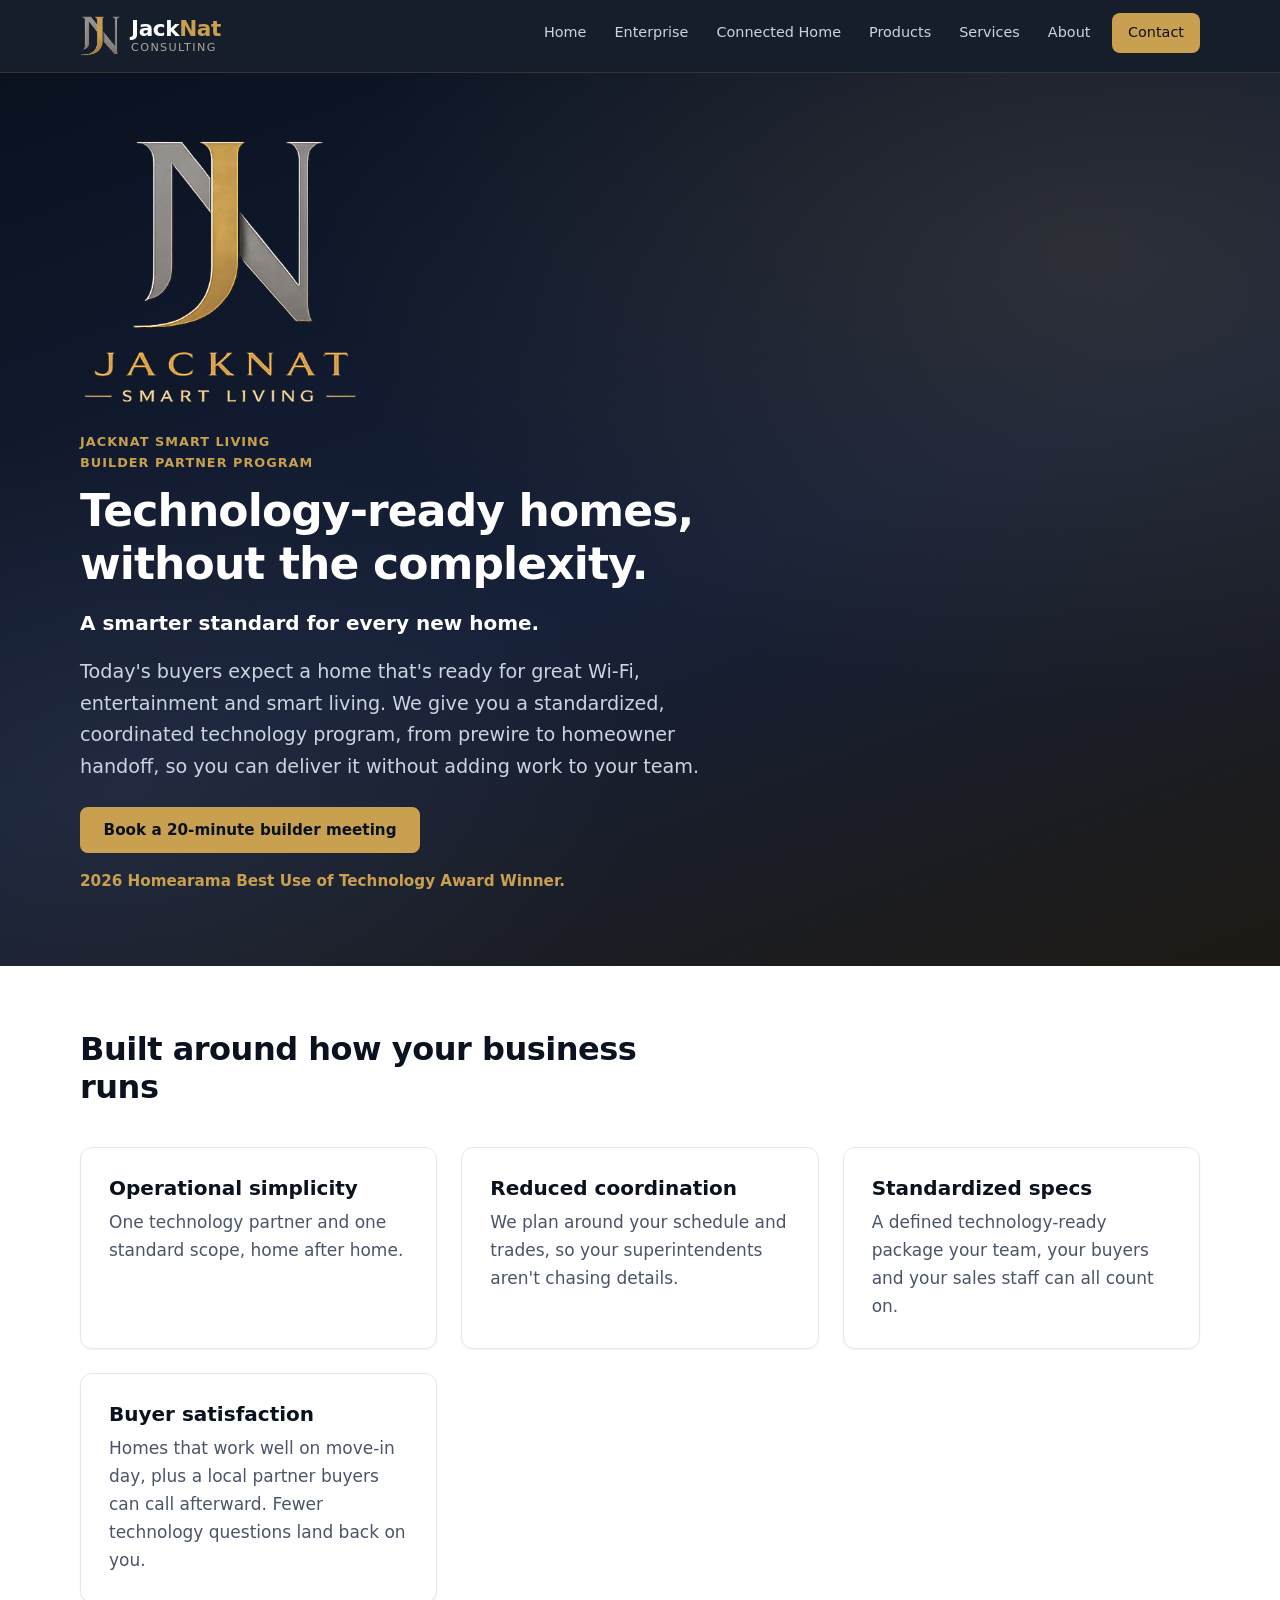
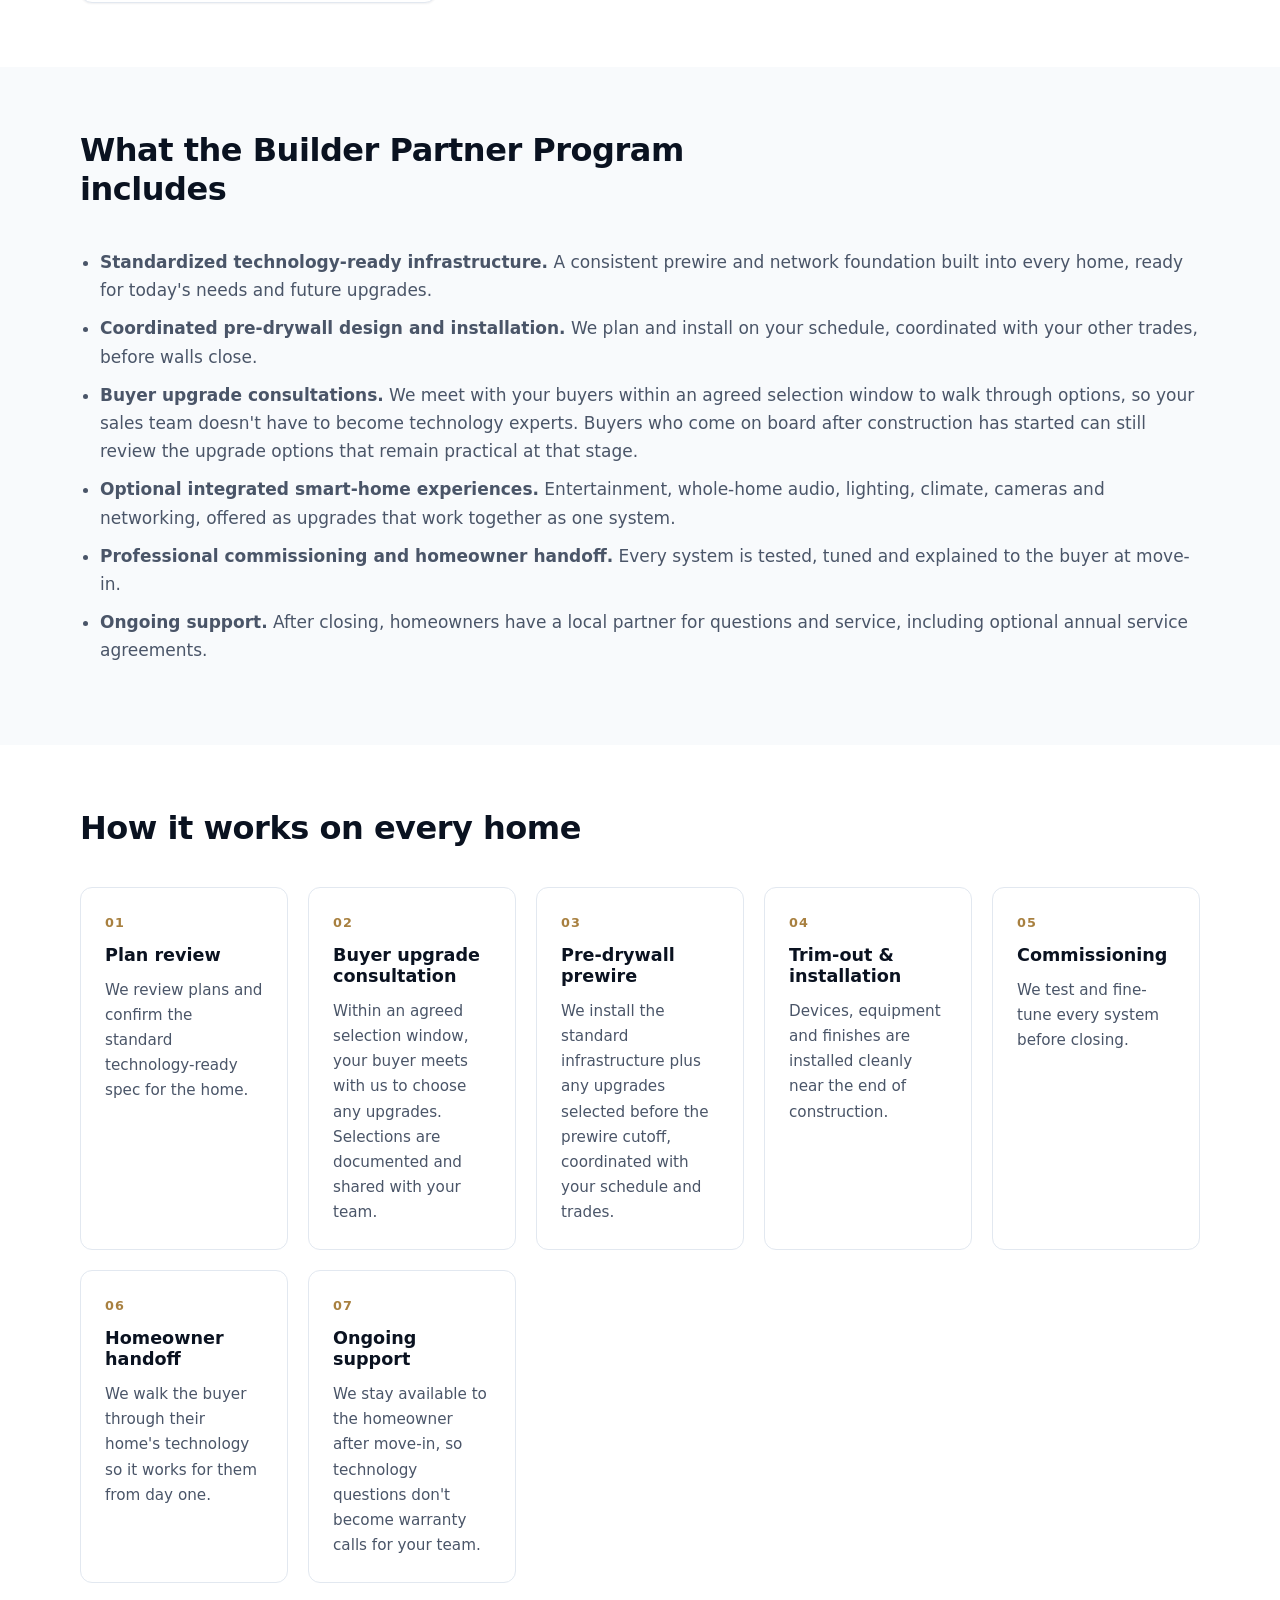
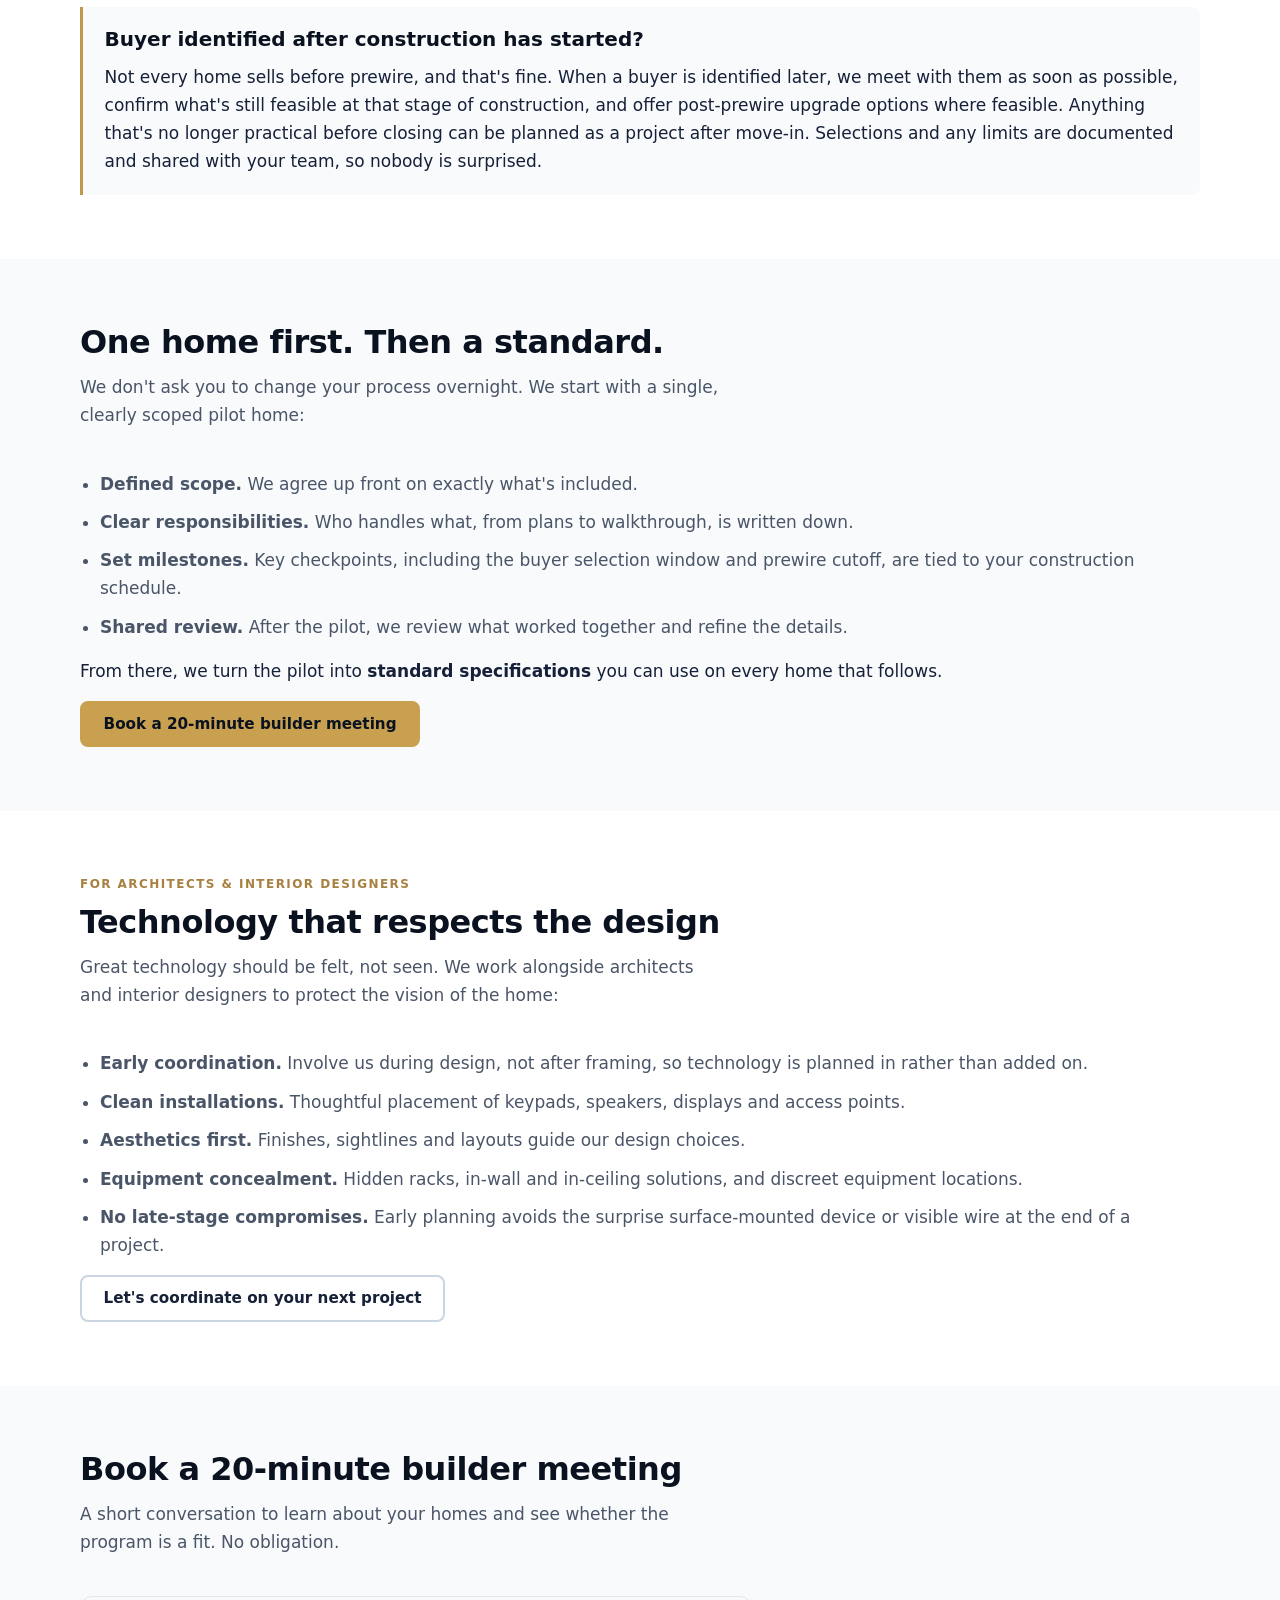
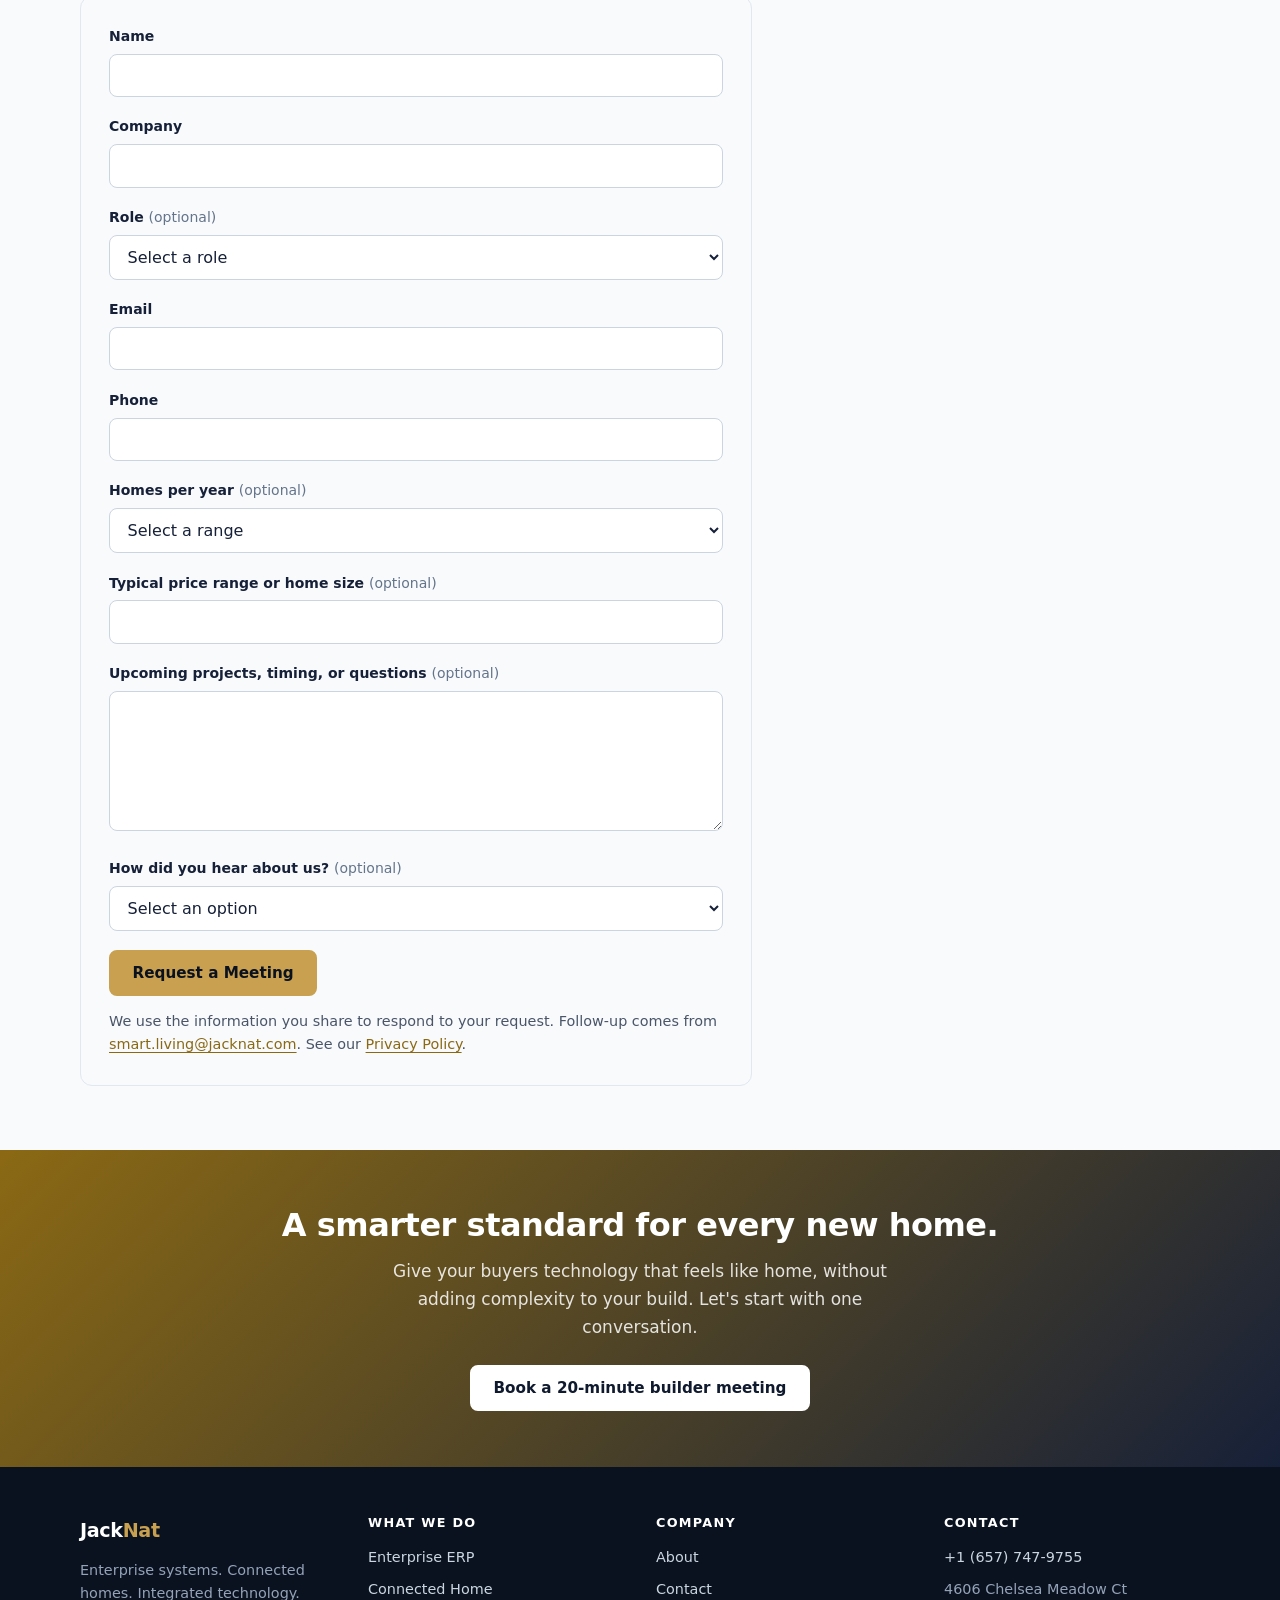
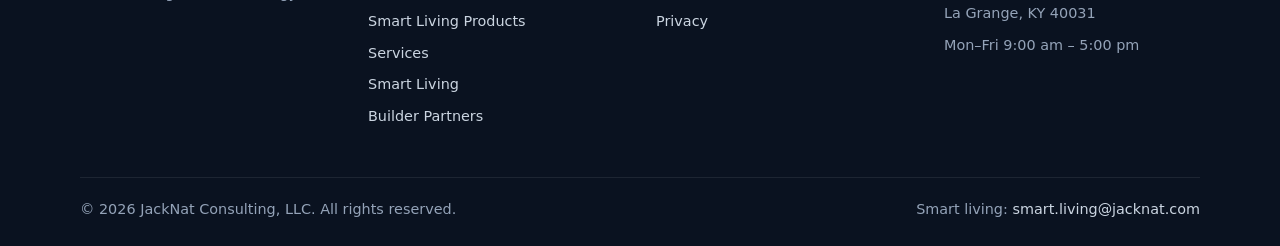
==== commit f365ccdc: "Send residential leads to smart.living@ and count each conversion once. Keep homeowner and builder f" ====
--- a/builder-partners/index.html
+++ b/builder-partners/index.html
@@ -260,8 +260,9 @@
                 <option>Other</option>
               </select>
             </div>
+            <p class="form-error" data-form-error hidden></p>
             <button class="btn btn-primary" type="submit">Request a Meeting</button>
-            <p class="privacy-note">We use the information you share to respond to your request. See our <a href="/privacy/">Privacy Policy</a>.</p>
+            <p class="privacy-note">We use the information you share to respond to your request. Follow-up comes from <a href="mailto:smart.living@jacknat.com">smart.living@jacknat.com</a>. See our <a href="/privacy/">Privacy Policy</a>.</p>
           </form>
         </div>
       </div>
@@ -313,10 +314,7 @@
       </div>
       <div class="footer-bottom">
         <p>&copy; 2026 JackNat Consulting, LLC. All rights reserved.</p>
-        <p class="footer-emails">
-          <span>Enterprise ERP &amp; business technology: <a href="mailto:erp@jacknat.com">erp@jacknat.com</a></span>
-          <span>Residential smart living: <a href="mailto:smart.living@jacknat.com">smart.living@jacknat.com</a></span>
-        </p>
+        <p>Smart living: <a href="mailto:smart.living@jacknat.com">smart.living@jacknat.com</a></p>
       </div>
     </div>
   </footer>
--- a/css/styles.css
+++ b/css/styles.css
@@ -222,6 +222,7 @@
 }
 .page-hero h1 { color: var(--white); }
 .page-hero .lede { color: var(--slate-300); max-width: 40rem; margin: 0; font-size: 1.1rem; }
+.page-hero .lede a { color: var(--gold-400); }
 
 /* Sections */
 .section { padding: 4rem 0; }
@@ -723,6 +724,12 @@
 }
 .check-option input { width: auto; margin-top: 0.25rem; flex-shrink: 0; }
 .privacy-note { font-size: 0.9rem; color: var(--slate-600); margin: 0.85rem 0 0; }
+.form-error {
+  background: #fef2f2; border: 1px solid #fecaca; color: #991b1b;
+  border-radius: var(--radius); padding: 0.75rem 1rem; margin: 0 0 1rem;
+  font-size: 0.95rem;
+}
+.btn:disabled { opacity: 0.7; cursor: progress; }
 .form-honeypot {
   position: absolute; left: -10000px; top: auto;
   width: 1px; height: 1px; overflow: hidden;
